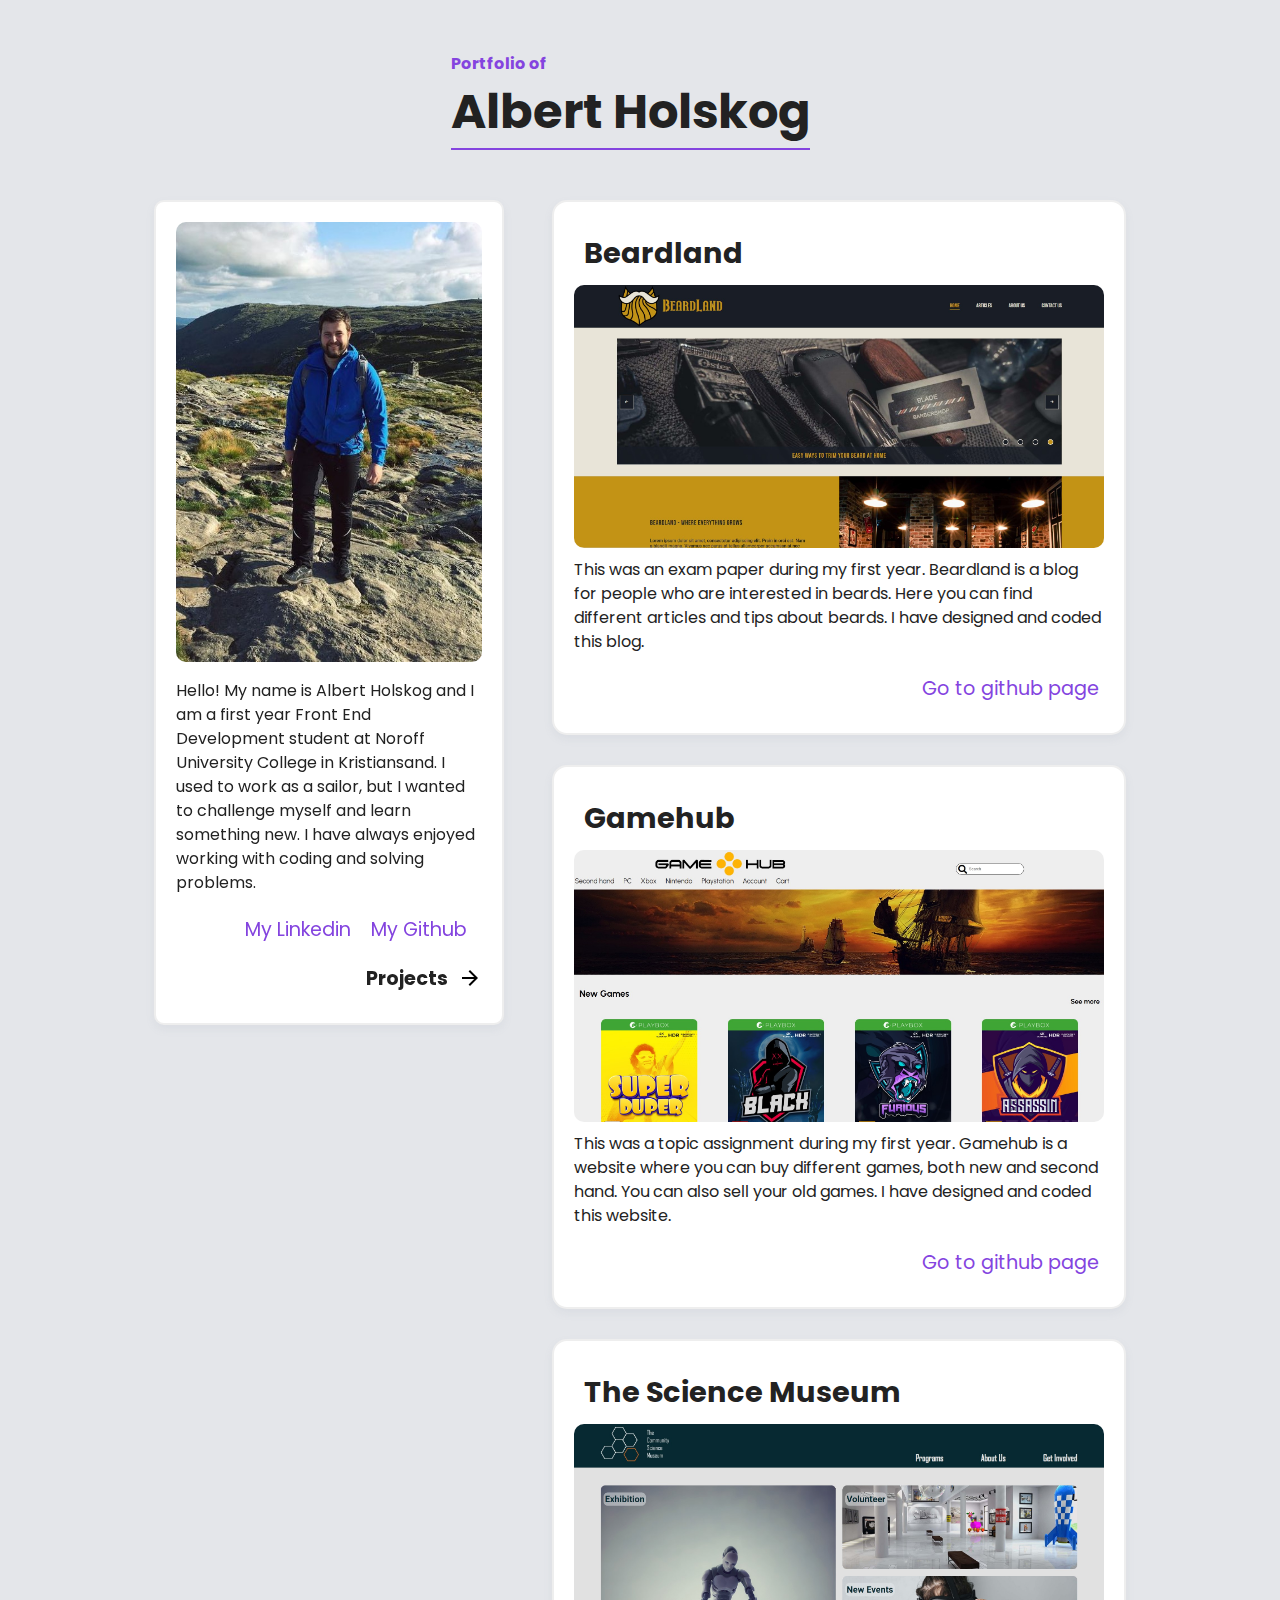
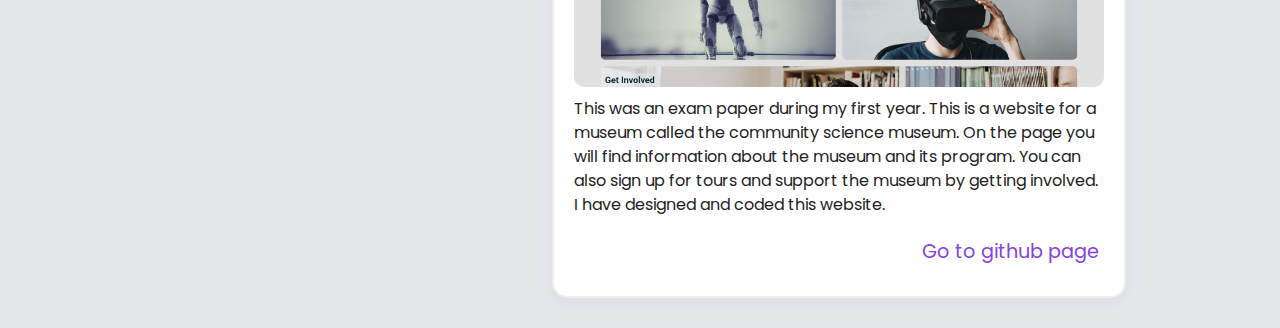
==== Index.html @ f5abe790 "fjernet test" ====
<!DOCTYPE html>
<html lang="en">
  <head>
    <meta charset="UTF-8" />
    <meta http-equiv="X-UA-Compatible" content="IE=edge" />
    <meta name="viewport" content="width=device-width, initial-scale=1.0" />
    <meta name="description" content="Portfolio | Albert Holskog" />
    <link rel="preconnect" href="https://fonts.googleapis.com" />
    <link rel="preconnect" href="https://fonts.gstatic.com" crossorigin />
    <link rel="preconnect" href="https://fonts.googleapis.com" />
    <link rel="preconnect" href="https://fonts.gstatic.com" crossorigin />
    <link rel="preconnect" href="https://fonts.googleapis.com" />
    <link rel="preconnect" href="https://fonts.gstatic.com" crossorigin />
    <link
      href="https://fonts.googleapis.com/css2?family=Poppins:wght@300;400;500;600&display=swap"
      rel="stylesheet"
    />
    <link
      rel="stylesheet"
      href="https://fonts.googleapis.com/css2?family=Material+Symbols+Sharp:opsz,wght,FILL,GRAD@48,400,0,0"
    />
    <link
      rel="stylesheet"
      href="https://fonts.googleapis.com/css2?family=Material+Symbols+Sharp:opsz,wght,FILL,GRAD@48,400,0,0"
    />
    <link rel="stylesheet" href="/css/style.css" />
    <title>Portfolio for Albert Holskog</title>
  </head>
  <body>
    <header>
      <h1><span class="header-br">Portfolio of</span>Albert Holskog</h1>
    </header>
    <main>
      <aside>
        <div>
          <img src="/img/albert.jpg" alt="picture of me" />
          <p>
            Hello! My name is Albert Holskog and I am a first year Front End
            Development student at Noroff University College in Kristiansand. I
            used to work as a sailor, but I wanted to challenge myself and learn
            something new. I have always enjoyed working with coding and solving
            problems.
          </p>
          <div class="link">
            <a
              href="https://www.linkedin.com/in/albert-eikeland-holskog-047347185?originalSubdomain=no"
            >
              My Linkedin</a
            >
            <a href="https://github.com/albertholskog">My Github</a>
          </div>
          <div class="arrow">
            <h2>Projects</h2>
            <span class="material-symbols-sharp arrow-down">
              arrow_downward
            </span>
            <span class="material-symbols-sharp arrow-forward">
              arrow_forward
            </span>
          </div>
        </div>
      </aside>
      <section class="wrapper">
        <div class="card">
          <h2>Beardland</h2>
          <img
            src="/img/beardland main page.jpg"
            alt="picture of my beardland main page"
          />
          <p>
            This was an exam paper during my first year. Beardland is a blog for
            people who are interested in beards. Here you can find different
            articles and tips about beards. I have designed and coded this blog.
          </p>
          <div class="github">
            <a href="https://github.com/albertholskog/P-Beradland"
              >Go to github page</a
            >
          </div>
        </div>
        <div class="card">
          <h2>Gamehub</h2>
          <img
            src="/img/gamehub main page.jpg"
            alt="picture of my gamehub main page"
          />
          <p>
            This was a topic assignment during my first year. Gamehub is a
            website where you can buy different games, both new and second hand.
            You can also sell your old games. I have designed and coded this
            website.
          </p>
          <div class="github">
            <a href="https://github.com/albertholskog/emmneoppgave-gamehub"
              >Go to github page</a
            >
          </div>
        </div>
        <div class="card">
          <h2>The Science Museum</h2>
          <img
            src="/img/the community science museum main page.jpg"
            alt="picture of my gamehub main page"
          />
          <p>
            This was an exam paper during my first year. This is a website for a
            museum called the community science museum. On the page you will
            find information about the museum and its program. You can also sign
            up for tours and support the museum by getting involved. I have
            designed and coded this website.
          </p>
          <div class="github">
            <a href="https://github.com/albertholskog/semesteroppgave-semester1"
              >Go to github page</a
            >
          </div>
        </div>
      </section>
    </main>
  </body>
</html>
---- css/style.css ----
*::before,
*::after,
* {
  padding: 0;
  margin: 0;
  box-sizing: border-box;
}
:root {
  --color-1: #e4e6ea;
  --color-2: #414839;
  --color-3: #d4d4db;
  --color-4: #ec7a4a;
}
body {
  background-color: var(--color-1);
  font-family: "Poppins", sans-serif;
}
header {
  display: flex;
  justify-content: center;
  align-items: center;
  height: 200px;
  padding-right: 20px;
}
.header-br {
  display: block;
  font-size: 1rem;
  color: #8444df;
  margin: 0;
  border: none;
}

h2,
p,
a {
  color: #222;
  text-decoration: none;
}
a {
  margin-top: 10px;
  margin-left: 10px;
  font-size: 1.2rem;
  padding: 0 5px;
  color: #8444df;
}
h1 {
  font-size: clamp(1.5rem, 4vw, 3rem);
  color: #222;
  border-bottom: 2px solid #8444df;
}
h2 {
  font-size: 1.8rem;
  margin: 10px;
}
p {
  margin-top: 10px;
  line-height: 1.5;
}
main {
  display: grid;
  grid-template-columns: 1fr;
  grid-row-gap: 20px;
  margin: 40px 4vw;
  place-items: center;
}
.card,
aside {
  background-color: white;
  border: 2px solid #eee;
}
aside {
  padding: 20px;
  border-radius: 15px;
}

.link {
  display: flex;
  justify-content: end;
  margin: 10px;
}
.card {
  padding: 20px;
  margin: 30px 0;
  border-radius: 15px;
}
h3 {
  font-size: 1.3rem;
  margin-bottom: 10px;
}
.card p {
  margin-top: 10px;
  max-width: 800px;
}
.github {
  display: flex;
  justify-content: end;
  margin: 10px 0;
}
img {
  width: 100%;
  height: auto;
  object-fit: cover;
  border-radius: 10px;
}

.arrow {
  display: flex;
  justify-content: flex-end;
  align-items: center;
}
.arrow h2 {
  font-size: 1.2rem;
}
.arrow-forward {
  display: none;
}
@media only screen and (min-width: 850px) {
  main {
    display: grid;
    grid-template-columns: 350px minmax(100px, 1fr);
    gap: 3rem;
    place-items: center;
    margin: 0 12vw;
  }
  aside {
    position: sticky;
    top: 100px;
    align-self: start;
    padding: 20px;
    border-radius: 10px;
    box-shadow: 0px 4px 8px rgb(134 151 168 / 10%);
  }
  .card {
    display: grid;
    margin: 0;
    margin-bottom: 30px;
    box-shadow: 0px 4px 8px rgb(134 151 168 / 10%);
  }
  .arrow-forward {
    display: block;
  }
  .arrow-down {
    display: none;
  }
}
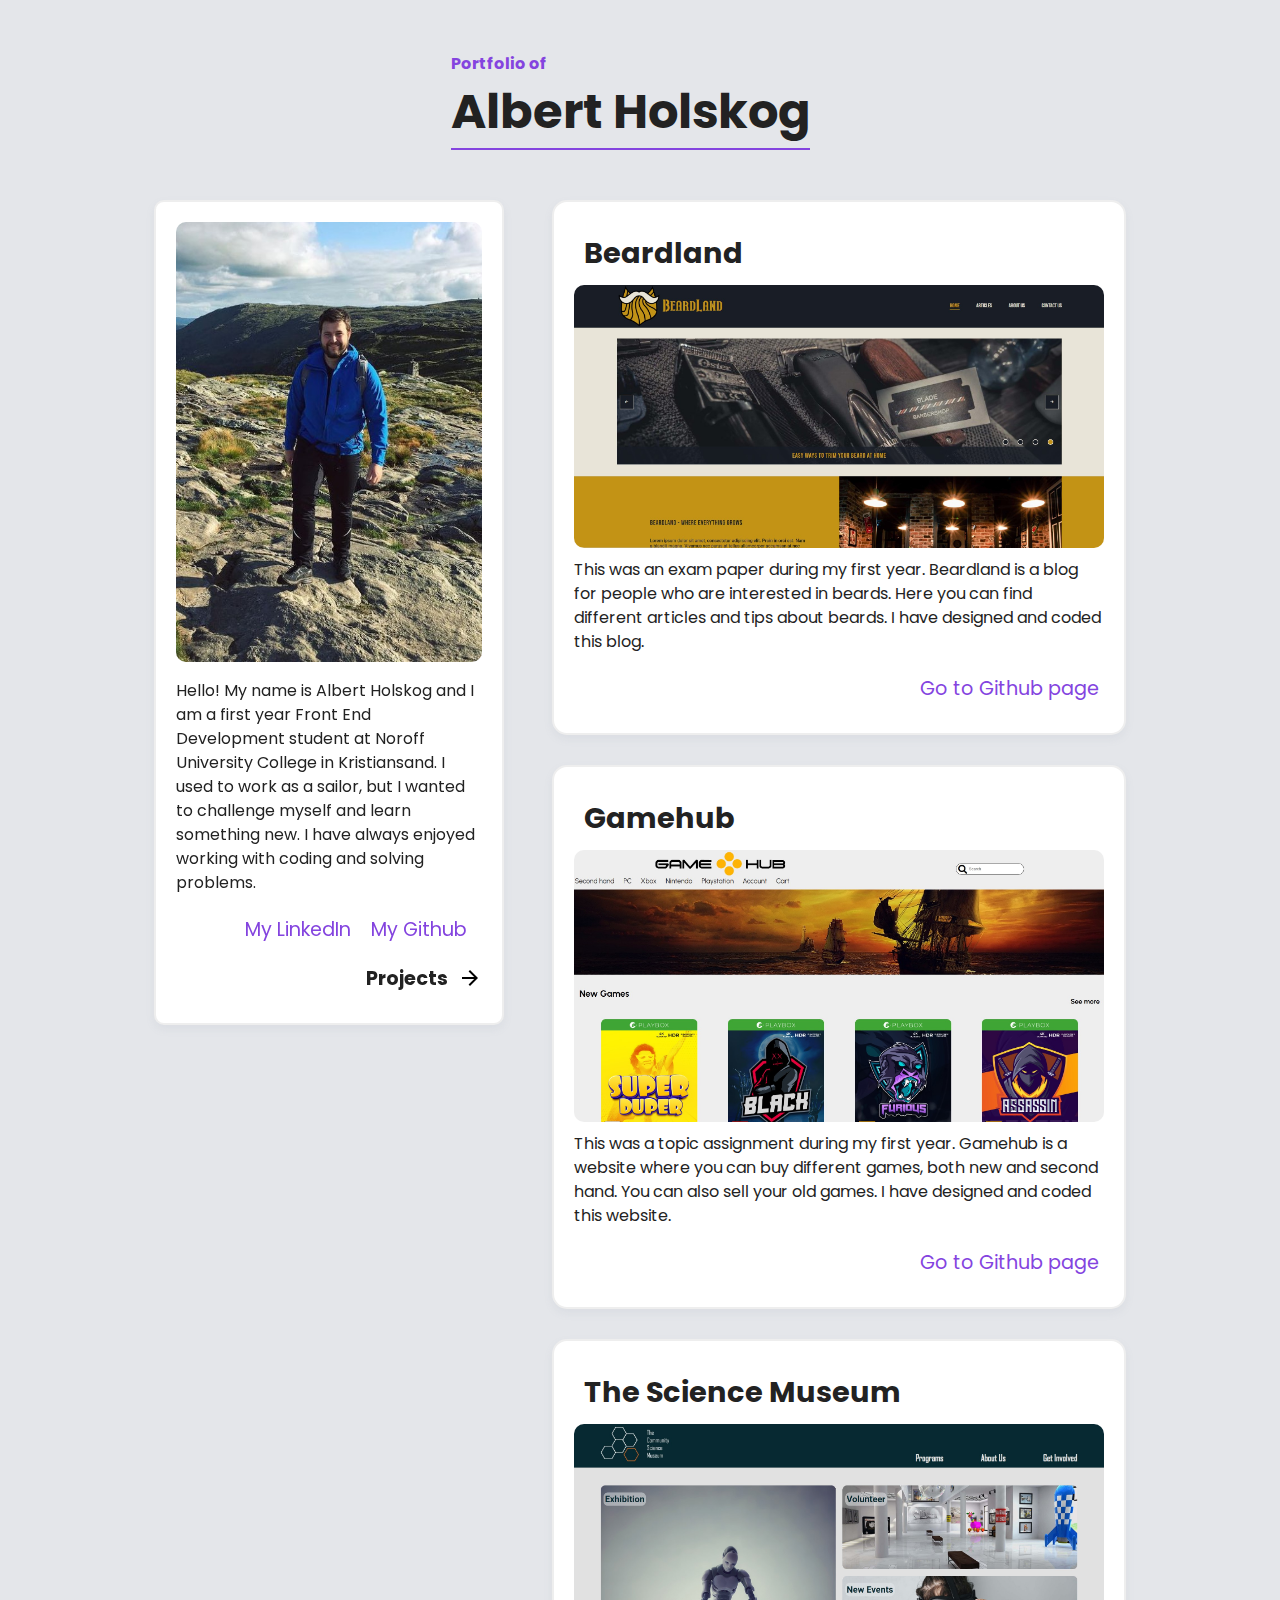
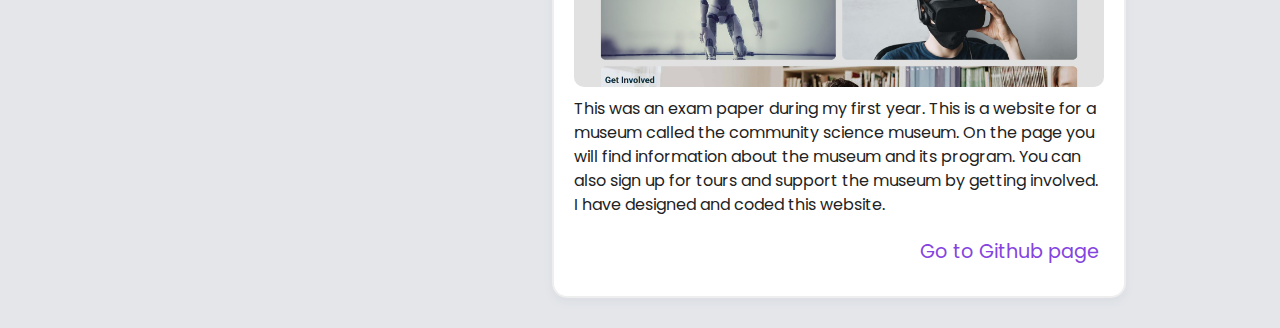
==== commit e9526591: "G" ====
--- a/Index.html
+++ b/Index.html
@@ -45,7 +45,7 @@
             <a
               href="https://www.linkedin.com/in/albert-eikeland-holskog-047347185?originalSubdomain=no"
             >
-              My Linkedin</a
+              My LinkedIn</a
             >
             <a href="https://github.com/albertholskog">My Github</a>
           </div>
@@ -74,7 +74,7 @@
           </p>
           <div class="github">
             <a href="https://github.com/albertholskog/P-Beradland"
-              >Go to github page</a
+              >Go to Github page</a
             >
           </div>
         </div>
@@ -92,7 +92,7 @@
           </p>
           <div class="github">
             <a href="https://github.com/albertholskog/emmneoppgave-gamehub"
-              >Go to github page</a
+              >Go to Github page</a
             >
           </div>
         </div>
@@ -111,7 +111,7 @@
           </p>
           <div class="github">
             <a href="https://github.com/albertholskog/semesteroppgave-semester1"
-              >Go to github page</a
+              >Go to Github page</a
             >
           </div>
         </div>
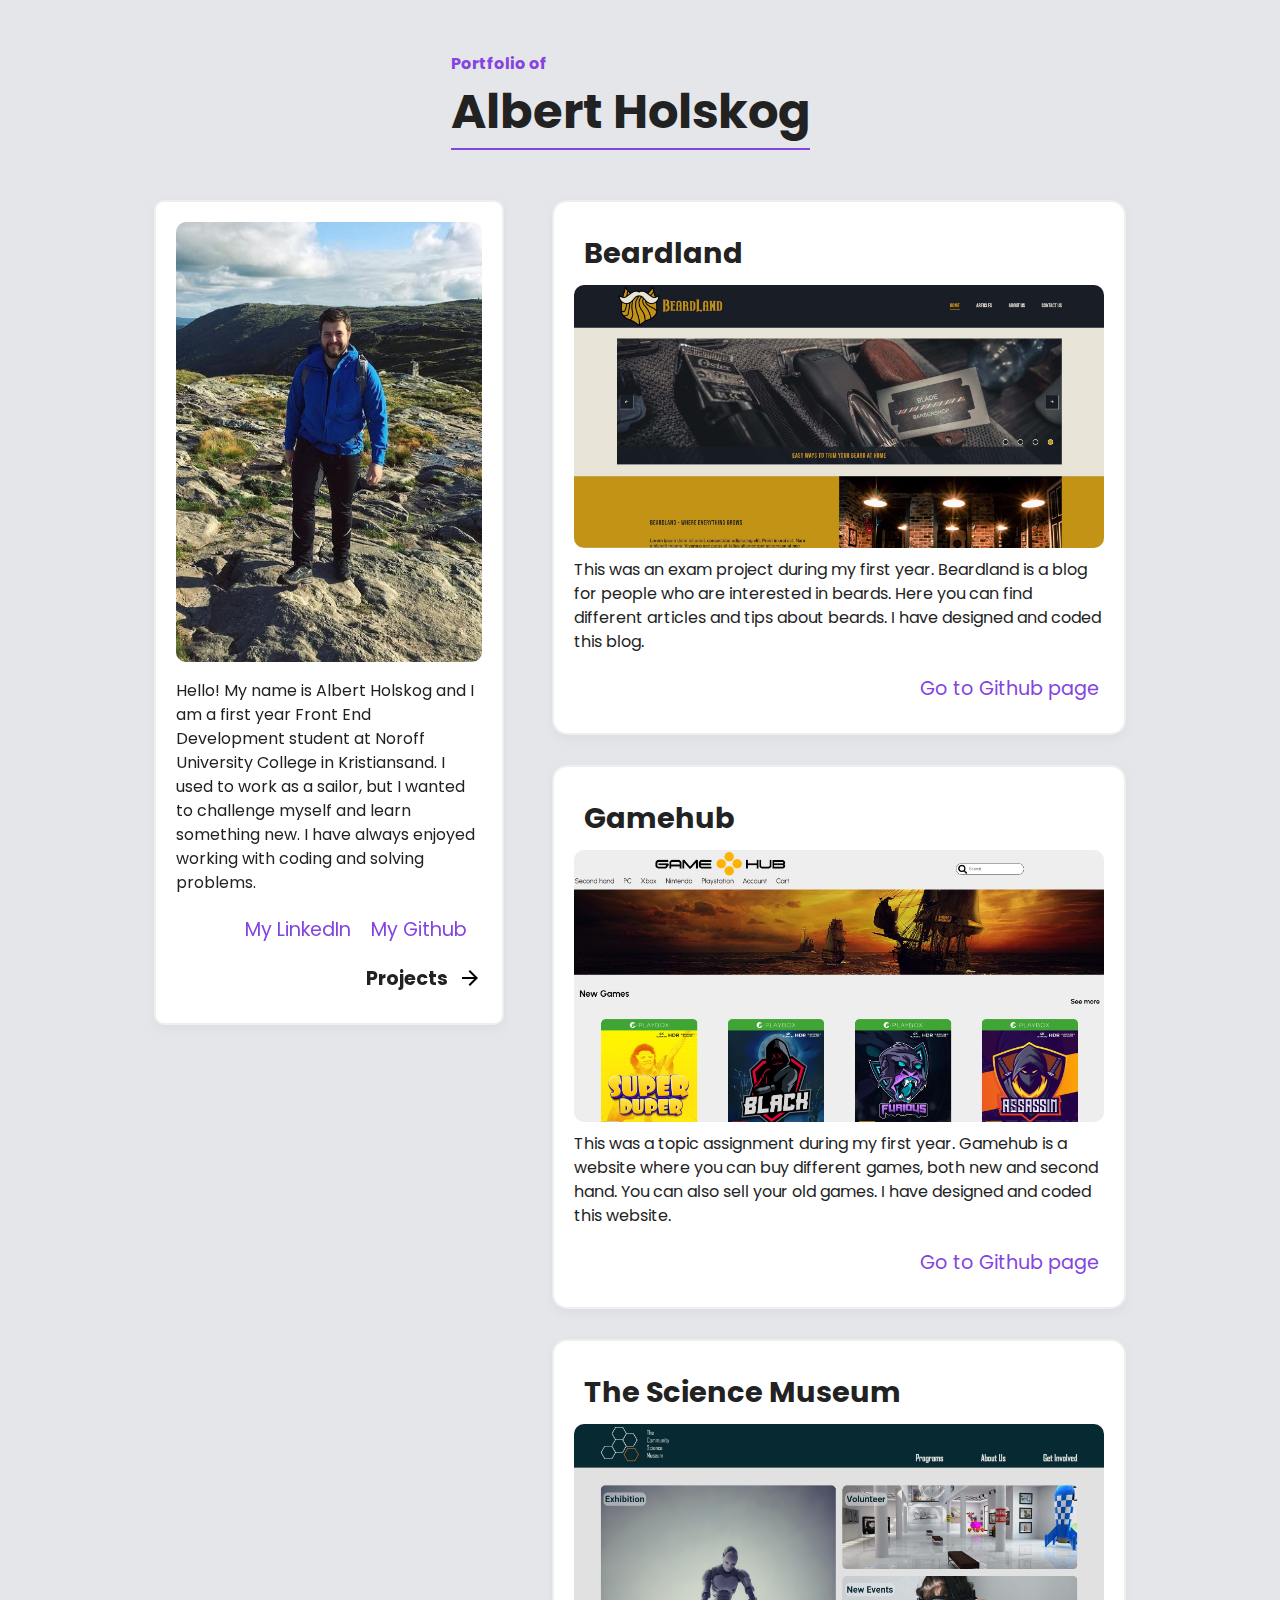
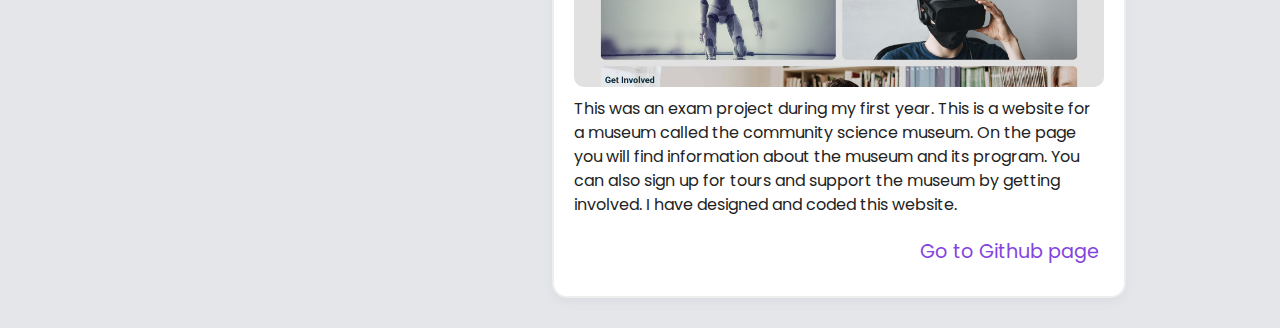
==== commit 58ff77b6: "fikset aside card" ====
--- a/Index.html
+++ b/Index.html
@@ -68,8 +68,8 @@
             alt="picture of my beardland main page"
           />
           <p>
-            This was an exam paper during my first year. Beardland is a blog for
-            people who are interested in beards. Here you can find different
+            This was an exam project during my first year. Beardland is a blog
+            for people who are interested in beards. Here you can find different
             articles and tips about beards. I have designed and coded this blog.
           </p>
           <div class="github">
@@ -103,8 +103,8 @@
             alt="picture of my gamehub main page"
           />
           <p>
-            This was an exam paper during my first year. This is a website for a
-            museum called the community science museum. On the page you will
+            This was an exam project during my first year. This is a website for
+            a museum called the community science museum. On the page you will
             find information about the museum and its program. You can also sign
             up for tours and support the museum by getting involved. I have
             designed and coded this website.
--- a/css/style.css
+++ b/css/style.css
@@ -124,7 +124,7 @@
   }
   aside {
     position: sticky;
-    top: 100px;
+    top: 0;
     align-self: start;
     padding: 20px;
     border-radius: 10px;
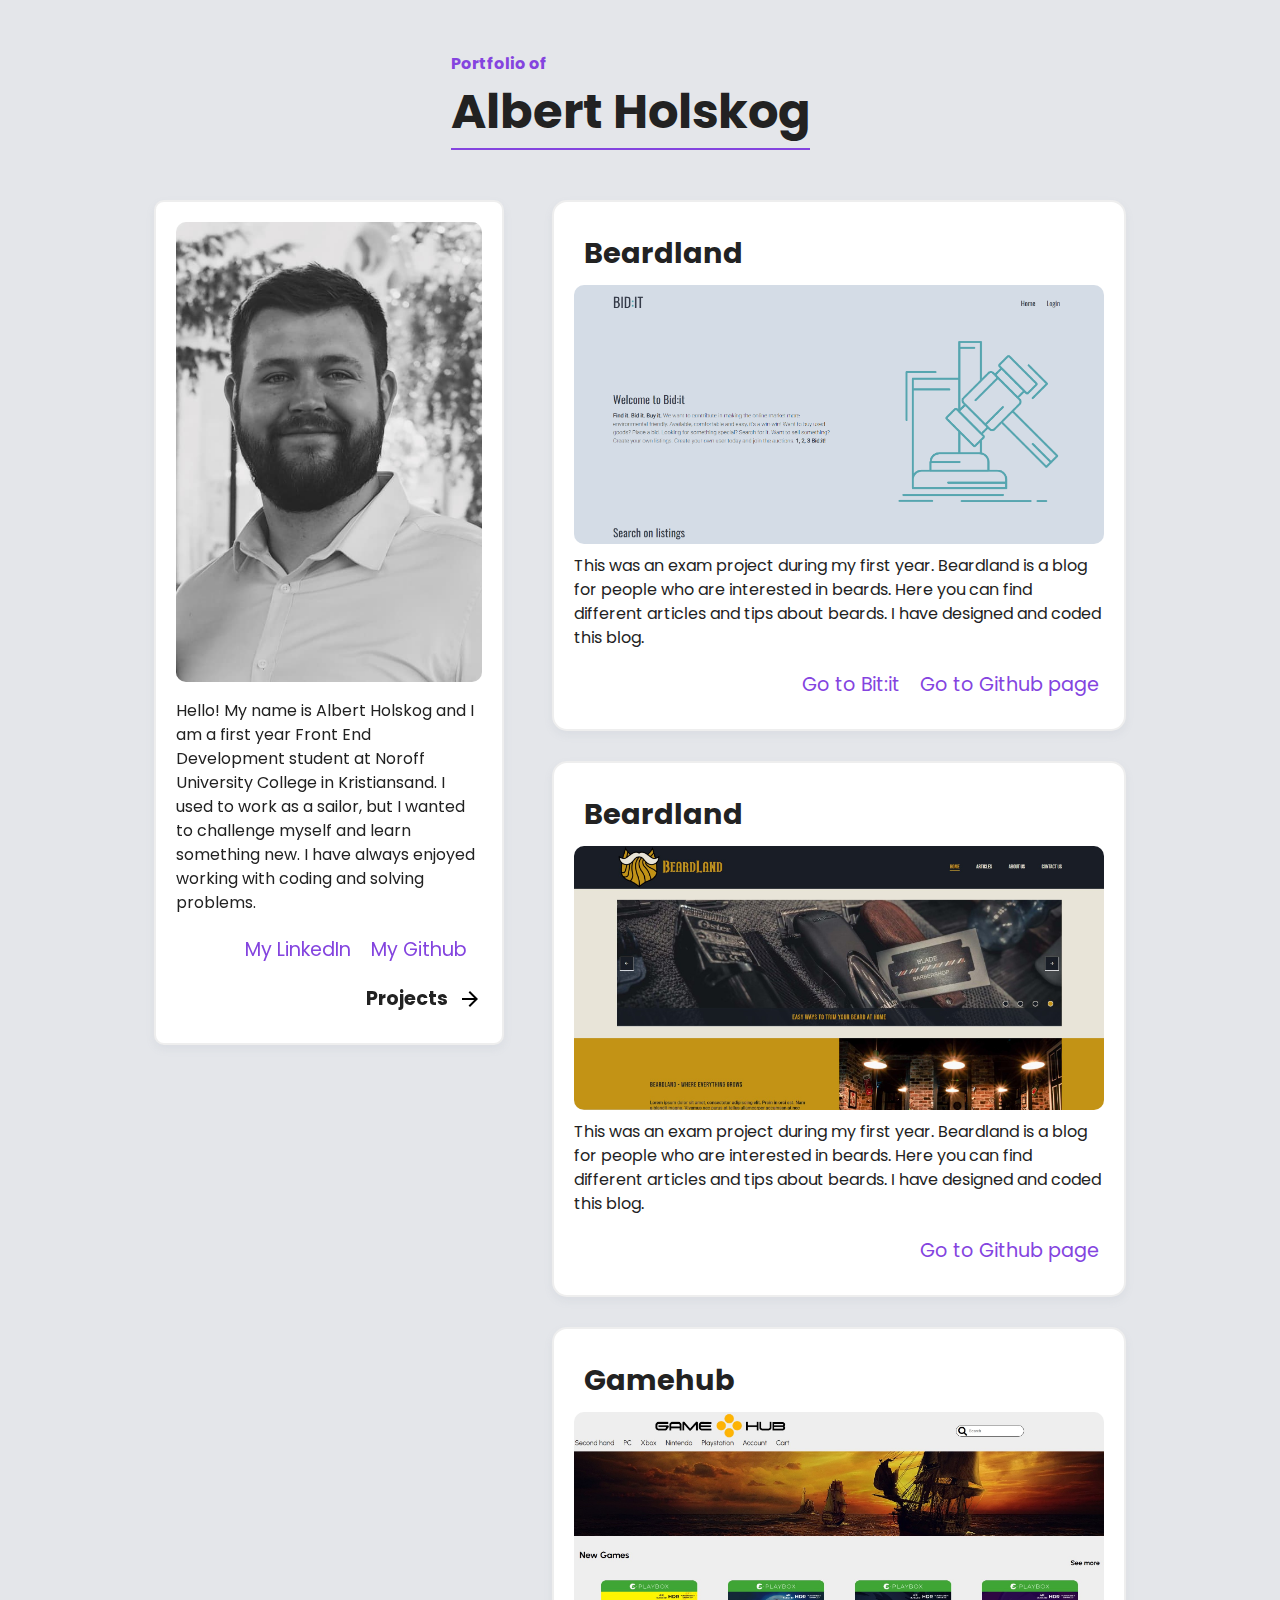
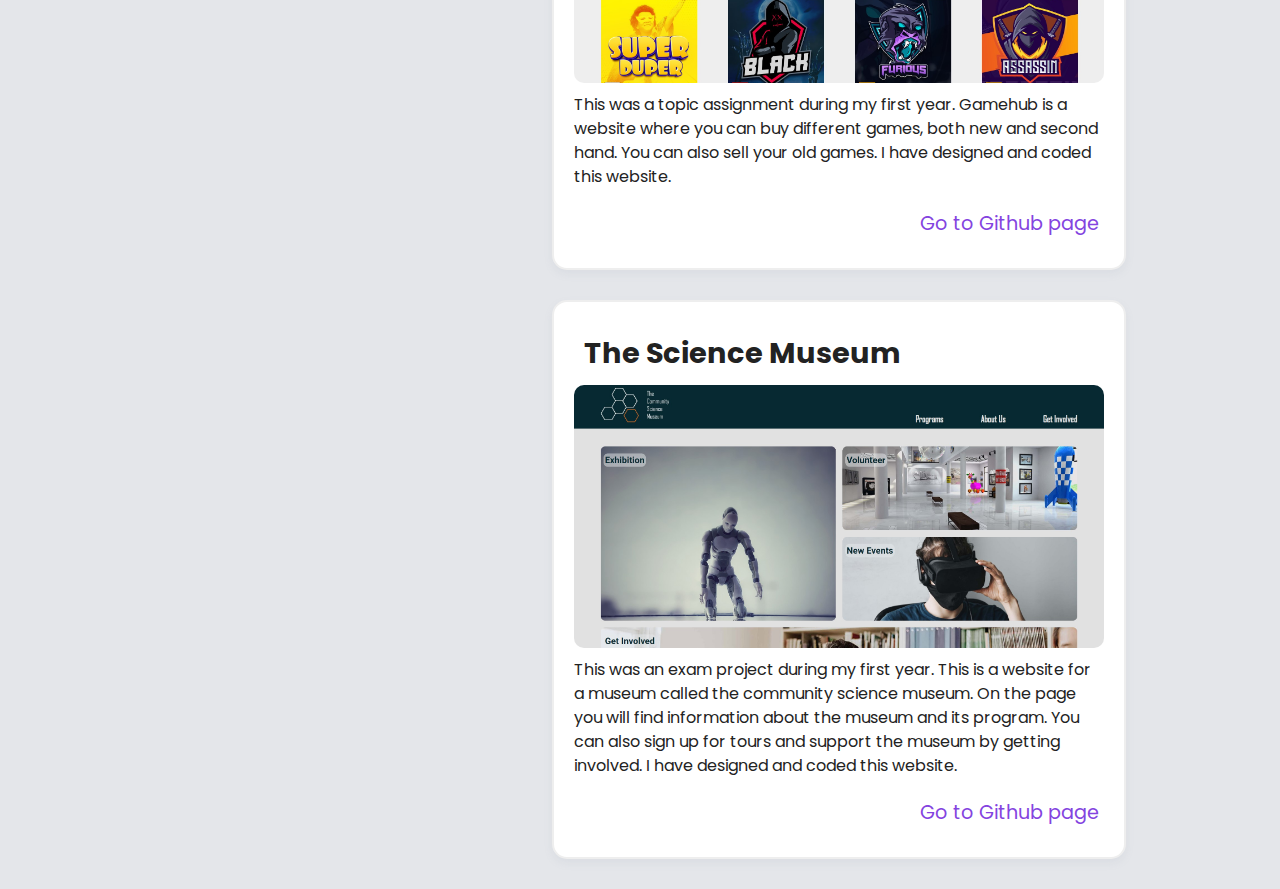
==== commit d8722d6d: "add new exam" ====
--- a/Index.html
+++ b/Index.html
@@ -33,7 +33,7 @@
     <main>
       <aside>
         <div>
-          <img src="/img/albert.jpg" alt="picture of me" />
+          <img src="./img/picofme.jpg" alt="picture of me" />
           <p>
             Hello! My name is Albert Holskog and I am a first year Front End
             Development student at Noroff University College in Kristiansand. I
@@ -61,6 +61,26 @@
         </div>
       </aside>
       <section class="wrapper">
+        <div class="card">
+          <h2>Beardland</h2>
+          <img
+            src="./img/bitit.png"
+            alt="picture of my bitit main page"
+          />
+          <p>
+            This was an exam project during my first year. Beardland is a blog
+            for people who are interested in beards. Here you can find different
+            articles and tips about beards. I have designed and coded this blog.
+          </p>
+          <div class="github">
+            <a href="https://albertholskog.github.io/Semester-Project-2/"
+              >Go to Bit:it</a
+            >
+            <a href="https://github.com/albertholskog/Semester-Project-2"
+              >Go to Github page</a
+            >
+          </div>
+        </div>
         <div class="card">
           <h2>Beardland</h2>
           <img
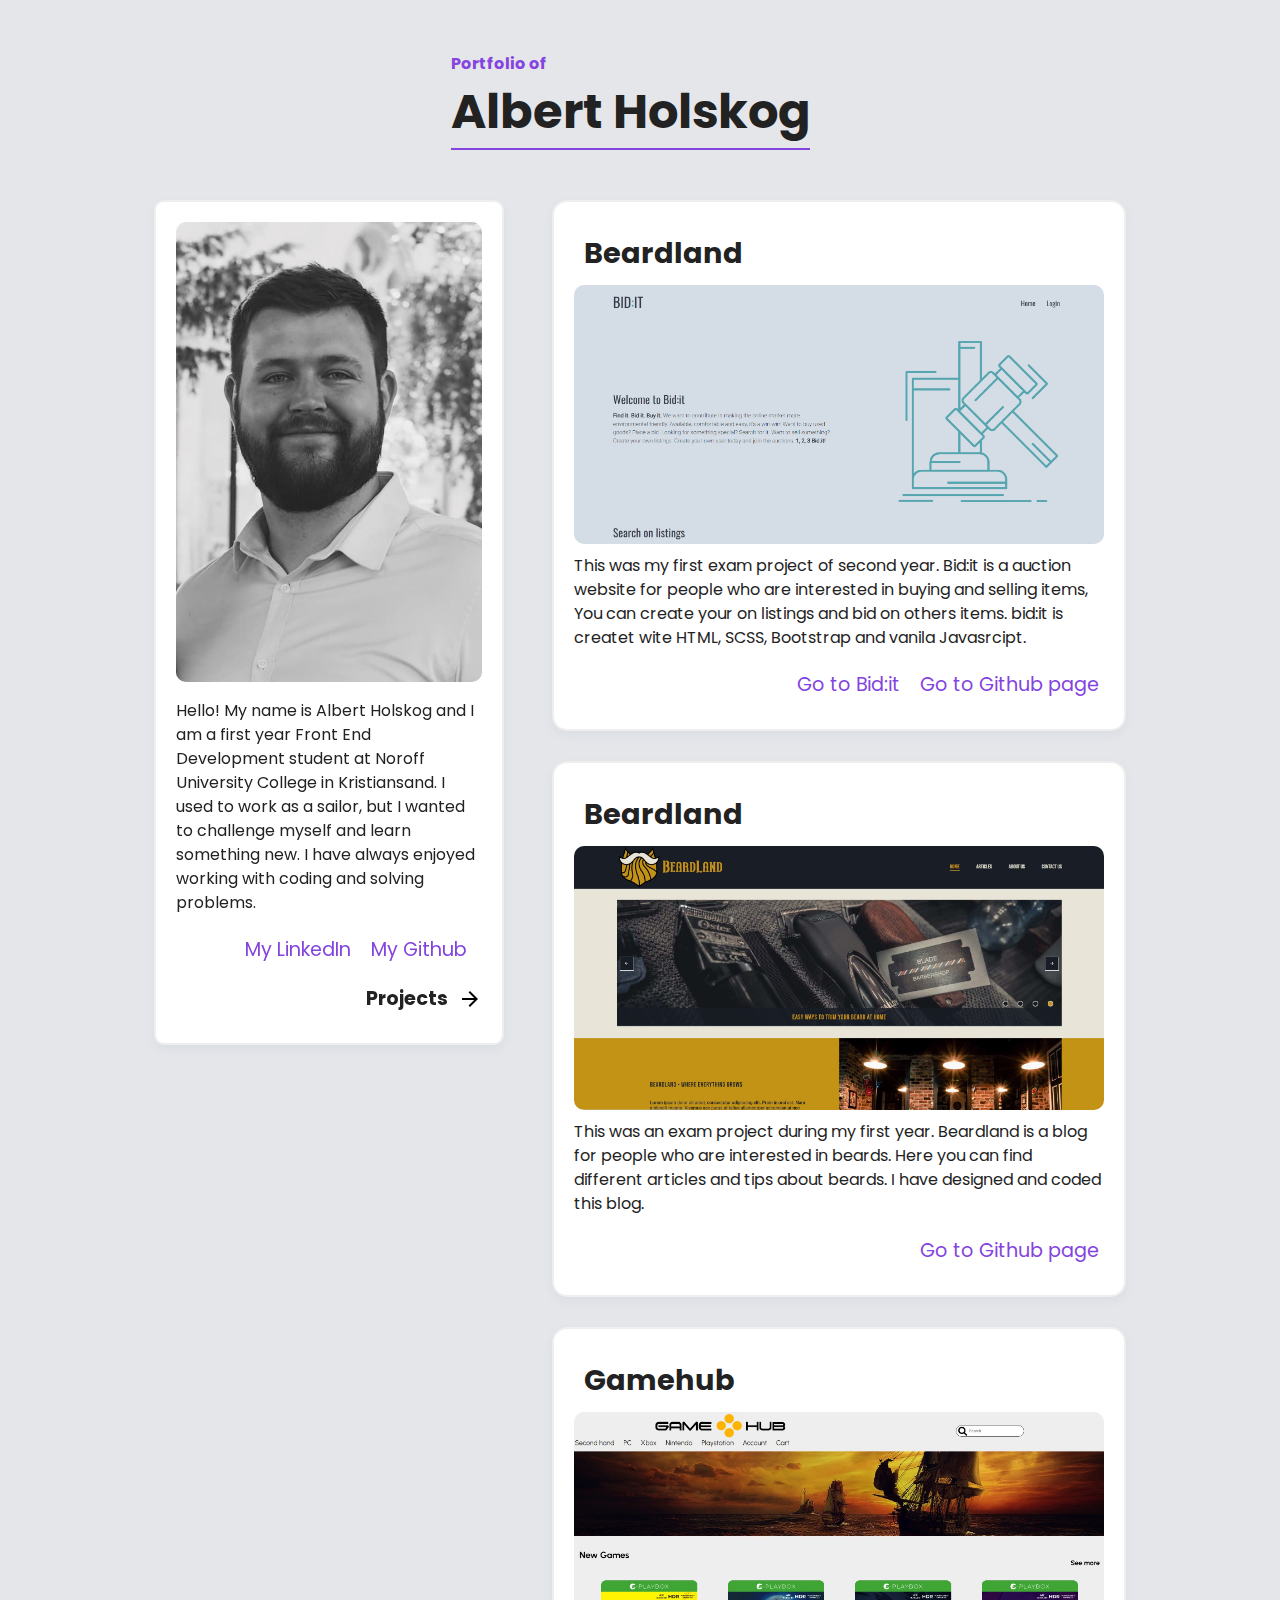
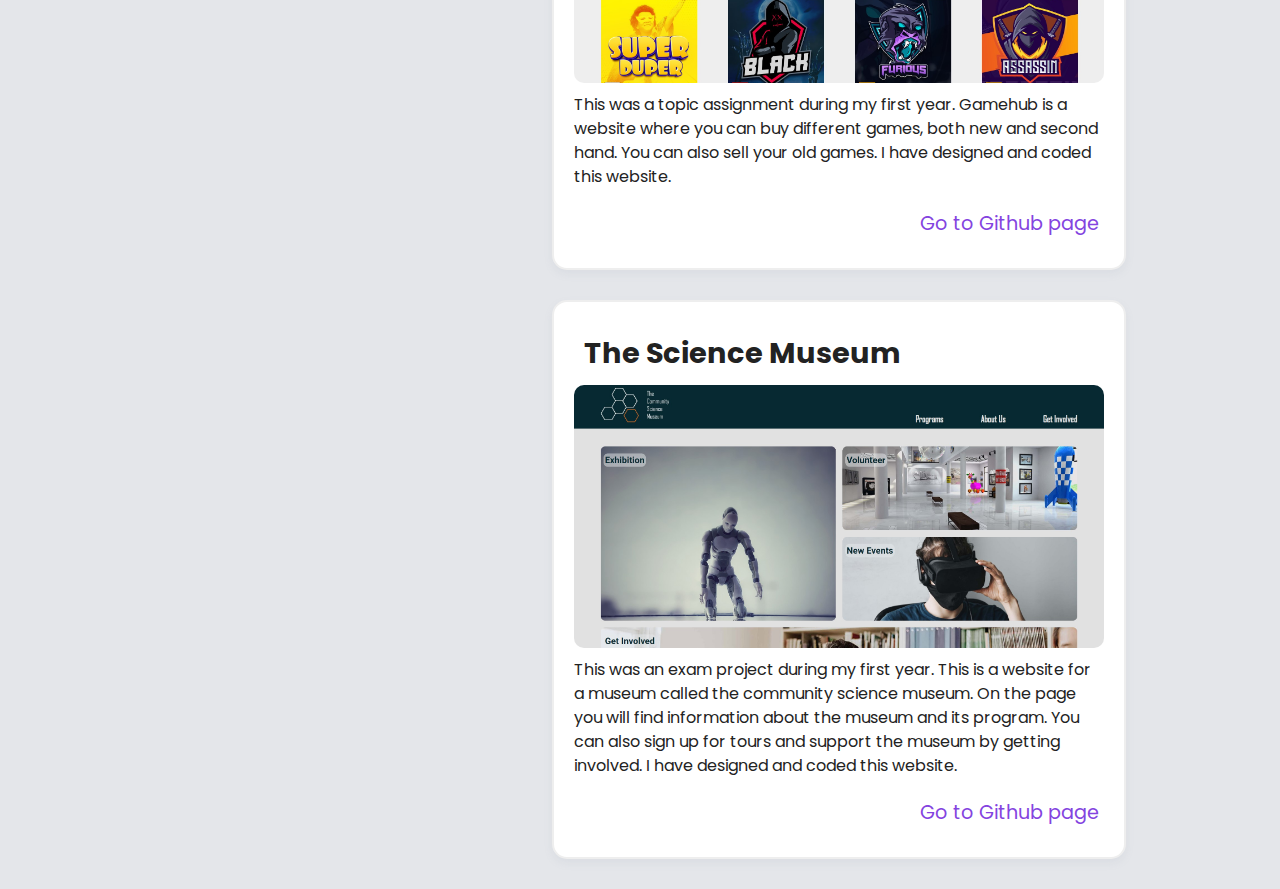
==== commit bef6fabe: "add new text" ====
--- a/Index.html
+++ b/Index.html
@@ -64,17 +64,17 @@
         <div class="card">
           <h2>Beardland</h2>
           <img
-            src="./img/bitit.png"
+            src="./img/bidit.png"
             alt="picture of my bitit main page"
           />
           <p>
-            This was an exam project during my first year. Beardland is a blog
-            for people who are interested in beards. Here you can find different
-            articles and tips about beards. I have designed and coded this blog.
+            This was my first exam project of second year. Bid:it is a auction website
+            for people who are interested in buying and selling items, You can create your on listings 
+            and bid on others items. bid:it is createt wite HTML, SCSS, Bootstrap and vanila Javasrcipt.
           </p>
           <div class="github">
             <a href="https://albertholskog.github.io/Semester-Project-2/"
-              >Go to Bit:it</a
+              >Go to Bid:it</a
             >
             <a href="https://github.com/albertholskog/Semester-Project-2"
               >Go to Github page</a
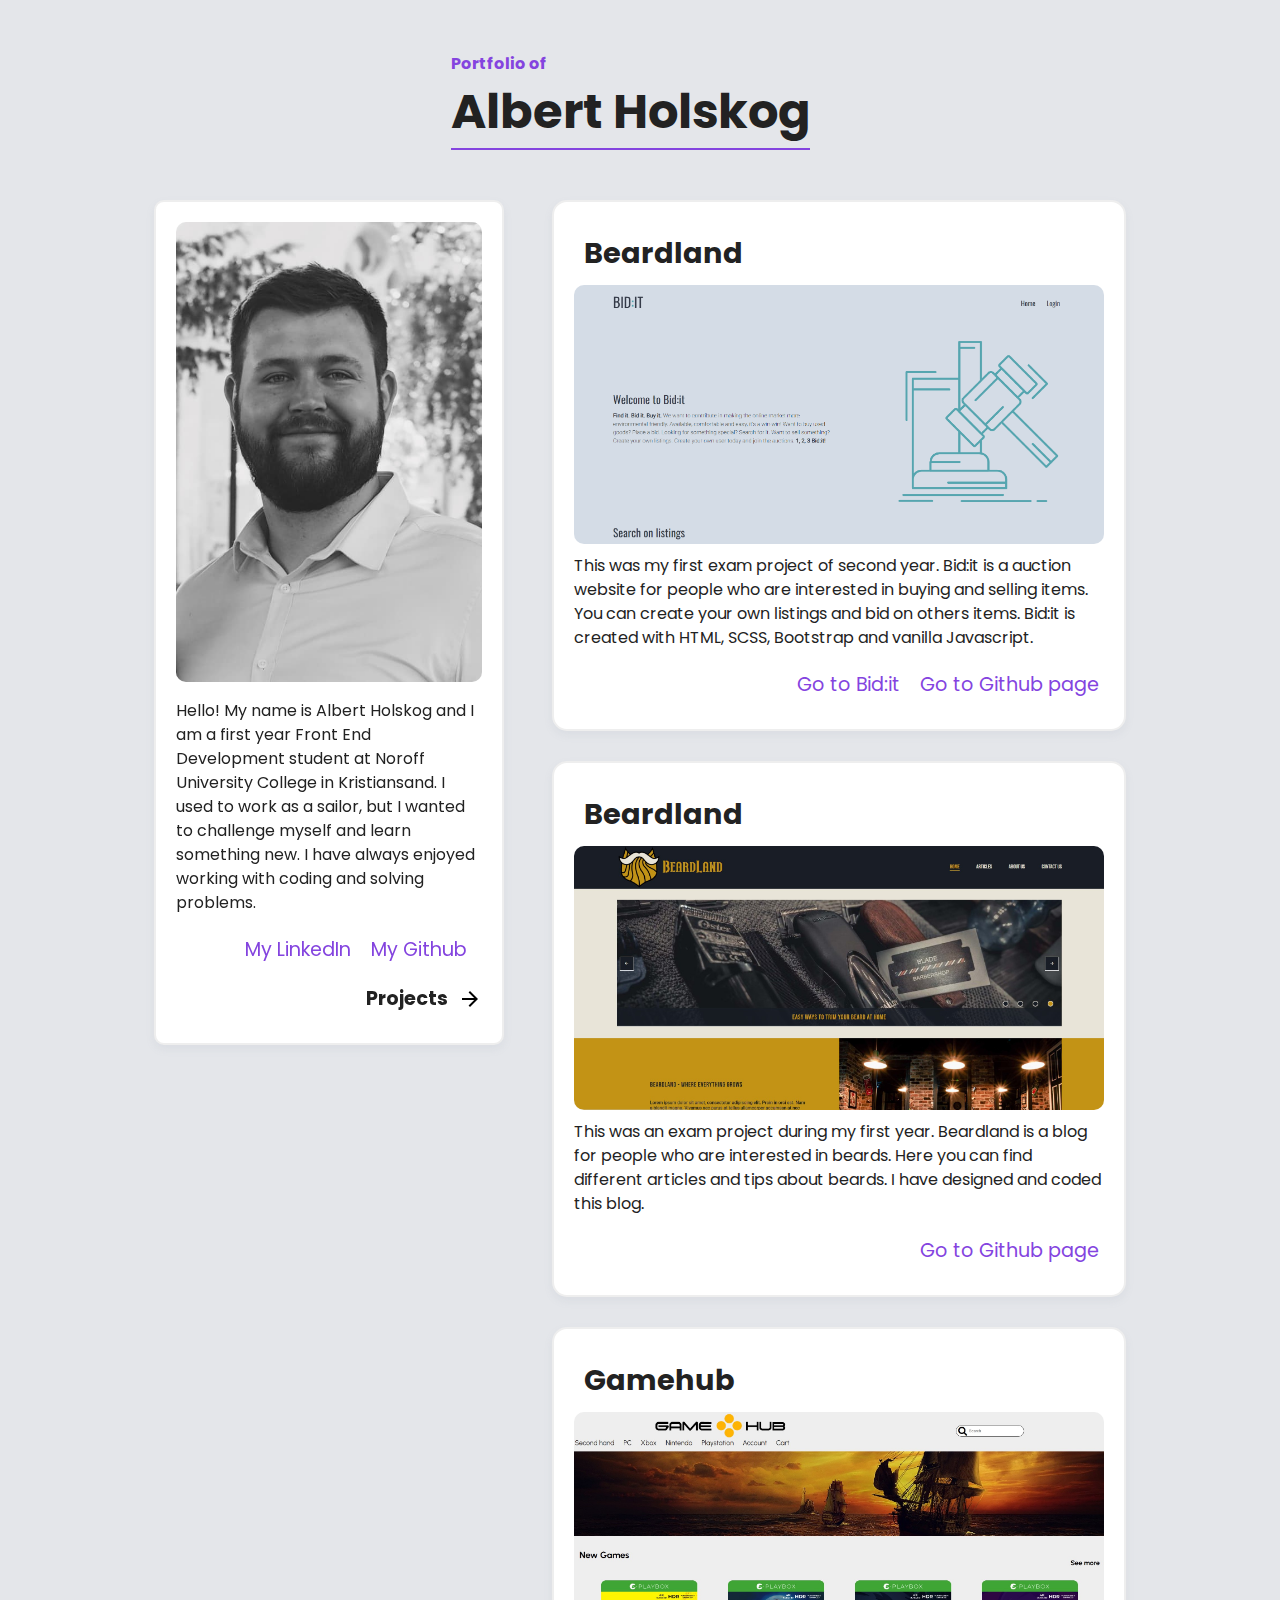
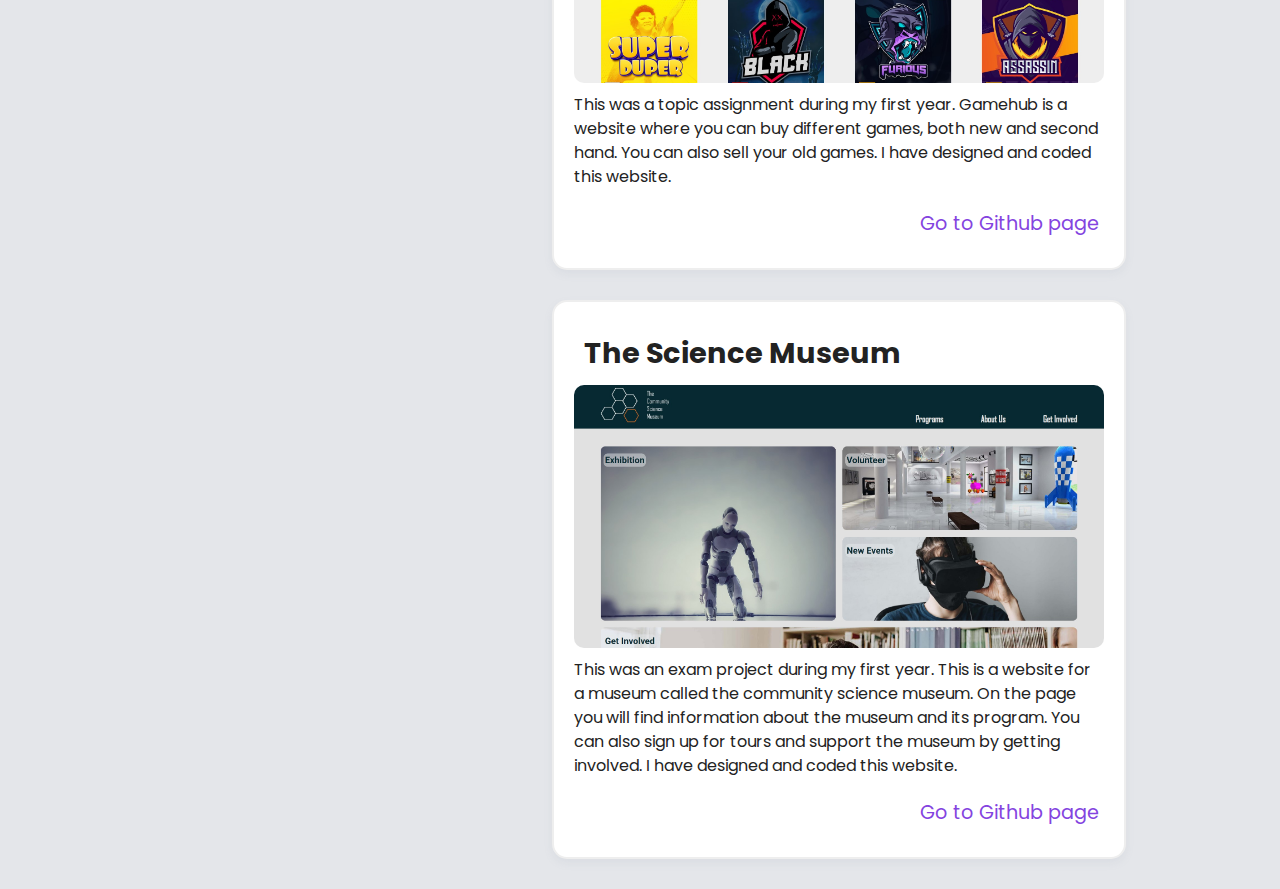
==== commit 016e9734: "add new text" ====
--- a/Index.html
+++ b/Index.html
@@ -69,8 +69,8 @@
           />
           <p>
             This was my first exam project of second year. Bid:it is a auction website
-            for people who are interested in buying and selling items, You can create your on listings 
-            and bid on others items. bid:it is createt wite HTML, SCSS, Bootstrap and vanila Javasrcipt.
+            for people who are interested in buying and selling items. You can create your own listings 
+            and bid on others items. Bid:it is created with HTML, SCSS, Bootstrap and vanilla Javascript.
           </p>
           <div class="github">
             <a href="https://albertholskog.github.io/Semester-Project-2/"
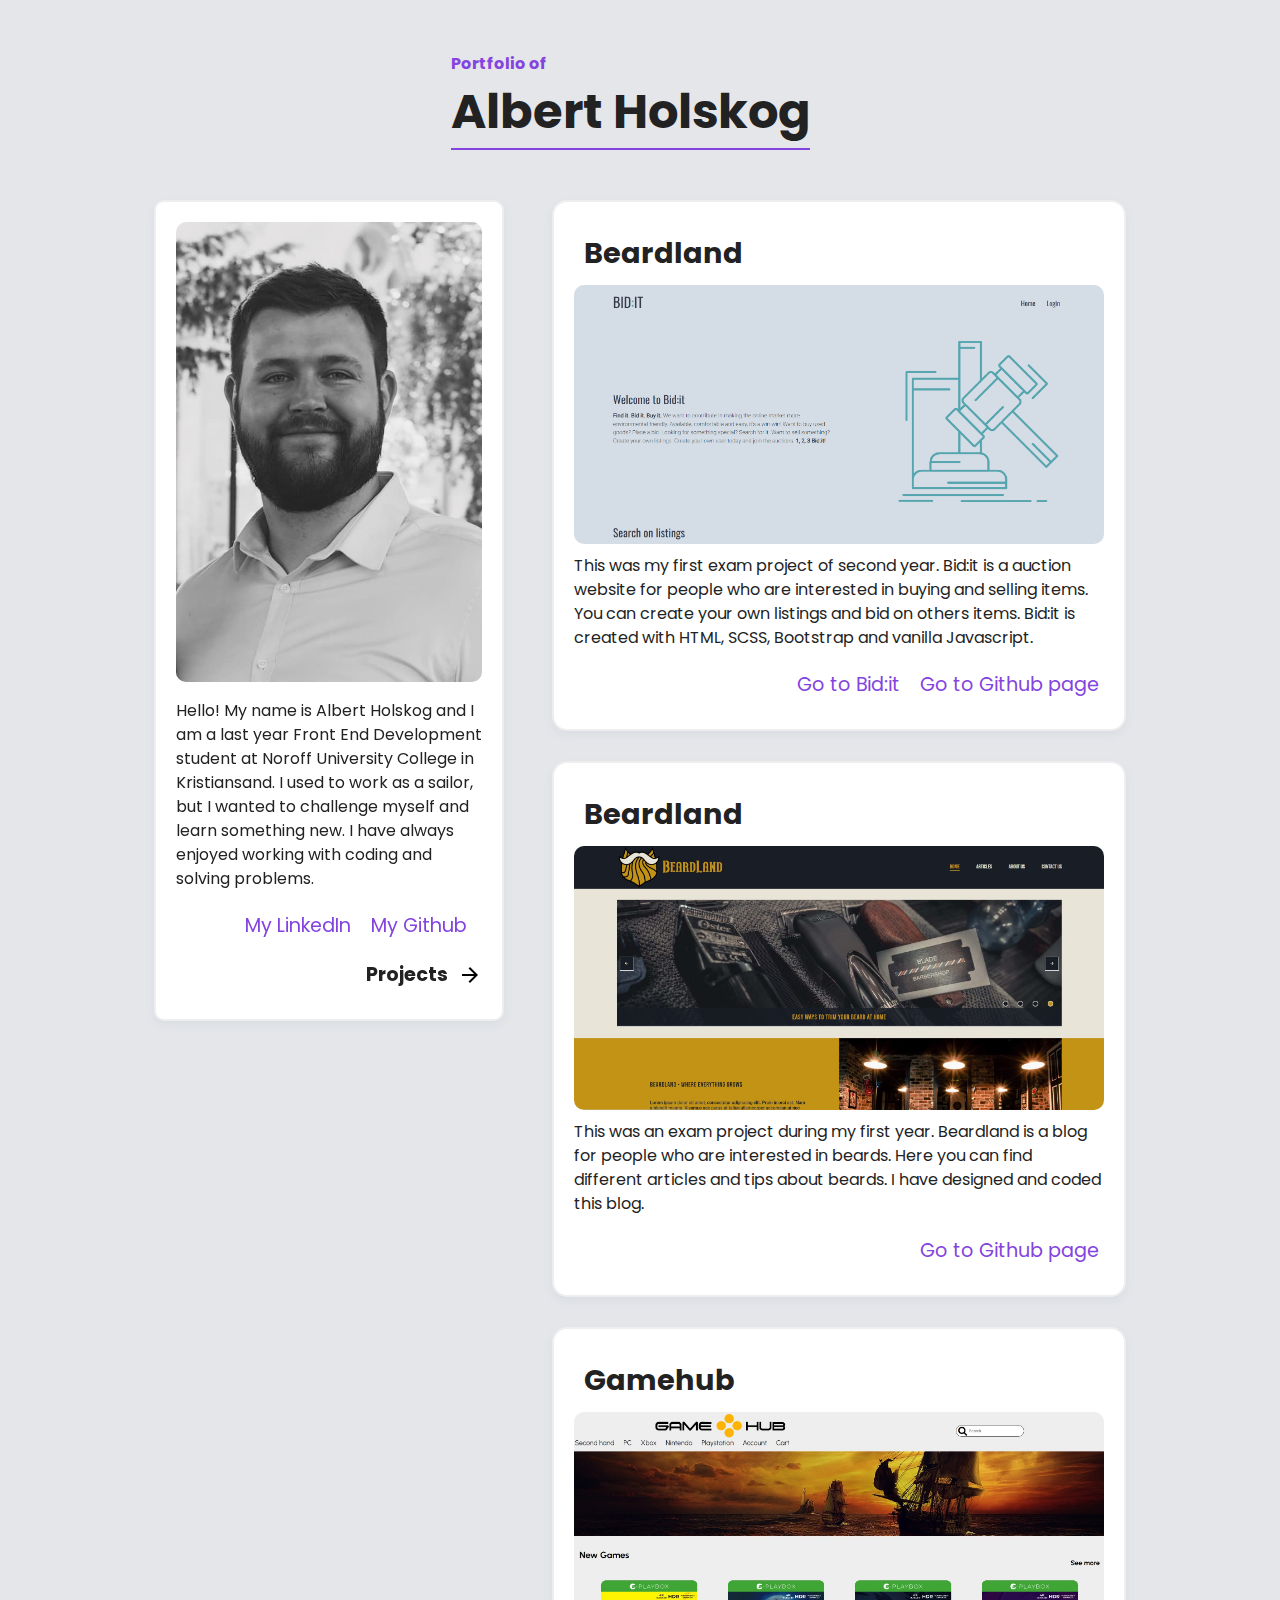
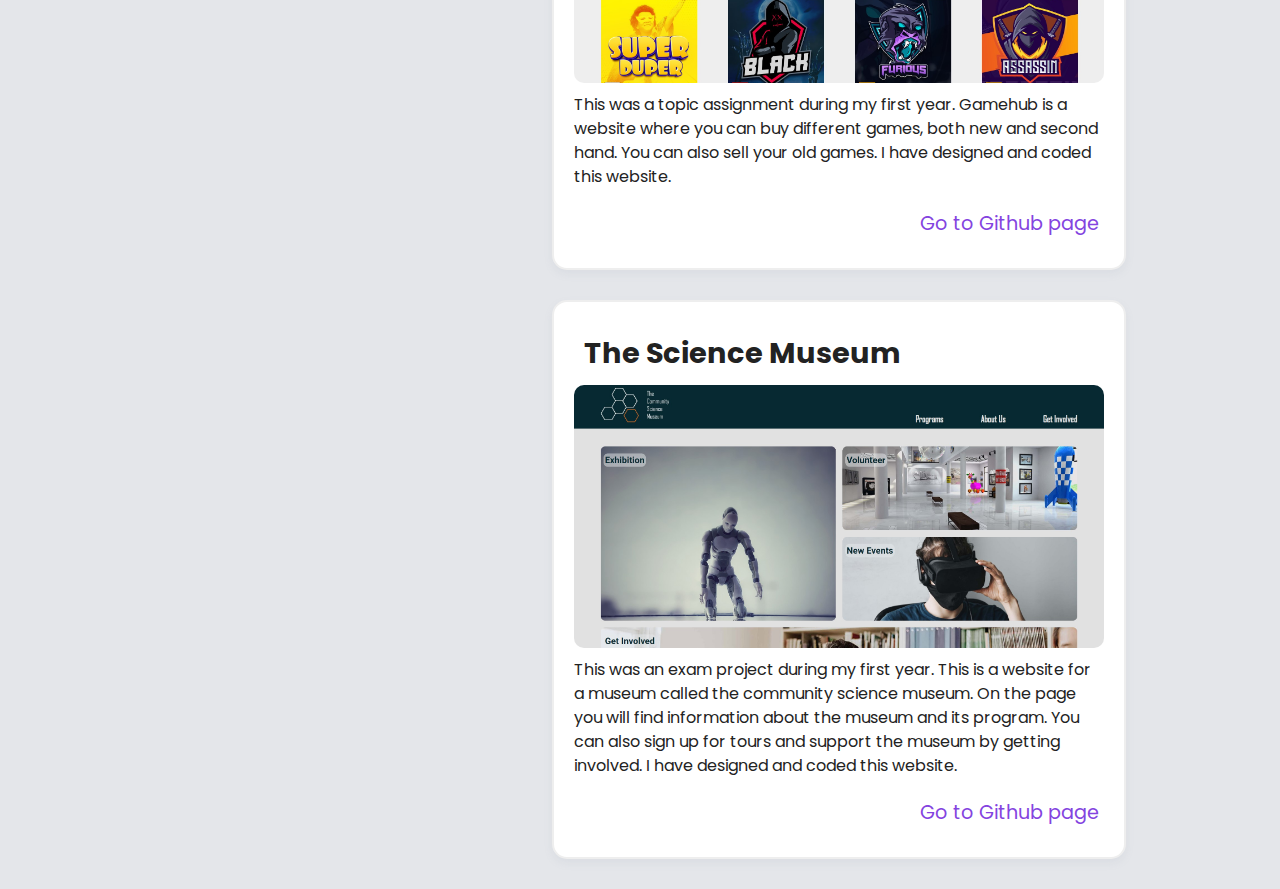
==== commit 1d42691a: "add new main text" ====
--- a/Index.html
+++ b/Index.html
@@ -35,7 +35,7 @@
         <div>
           <img src="./img/picofme.jpg" alt="picture of me" />
           <p>
-            Hello! My name is Albert Holskog and I am a first year Front End
+            Hello! My name is Albert Holskog and I am a last year Front End
             Development student at Noroff University College in Kristiansand. I
             used to work as a sailor, but I wanted to challenge myself and learn
             something new. I have always enjoyed working with coding and solving
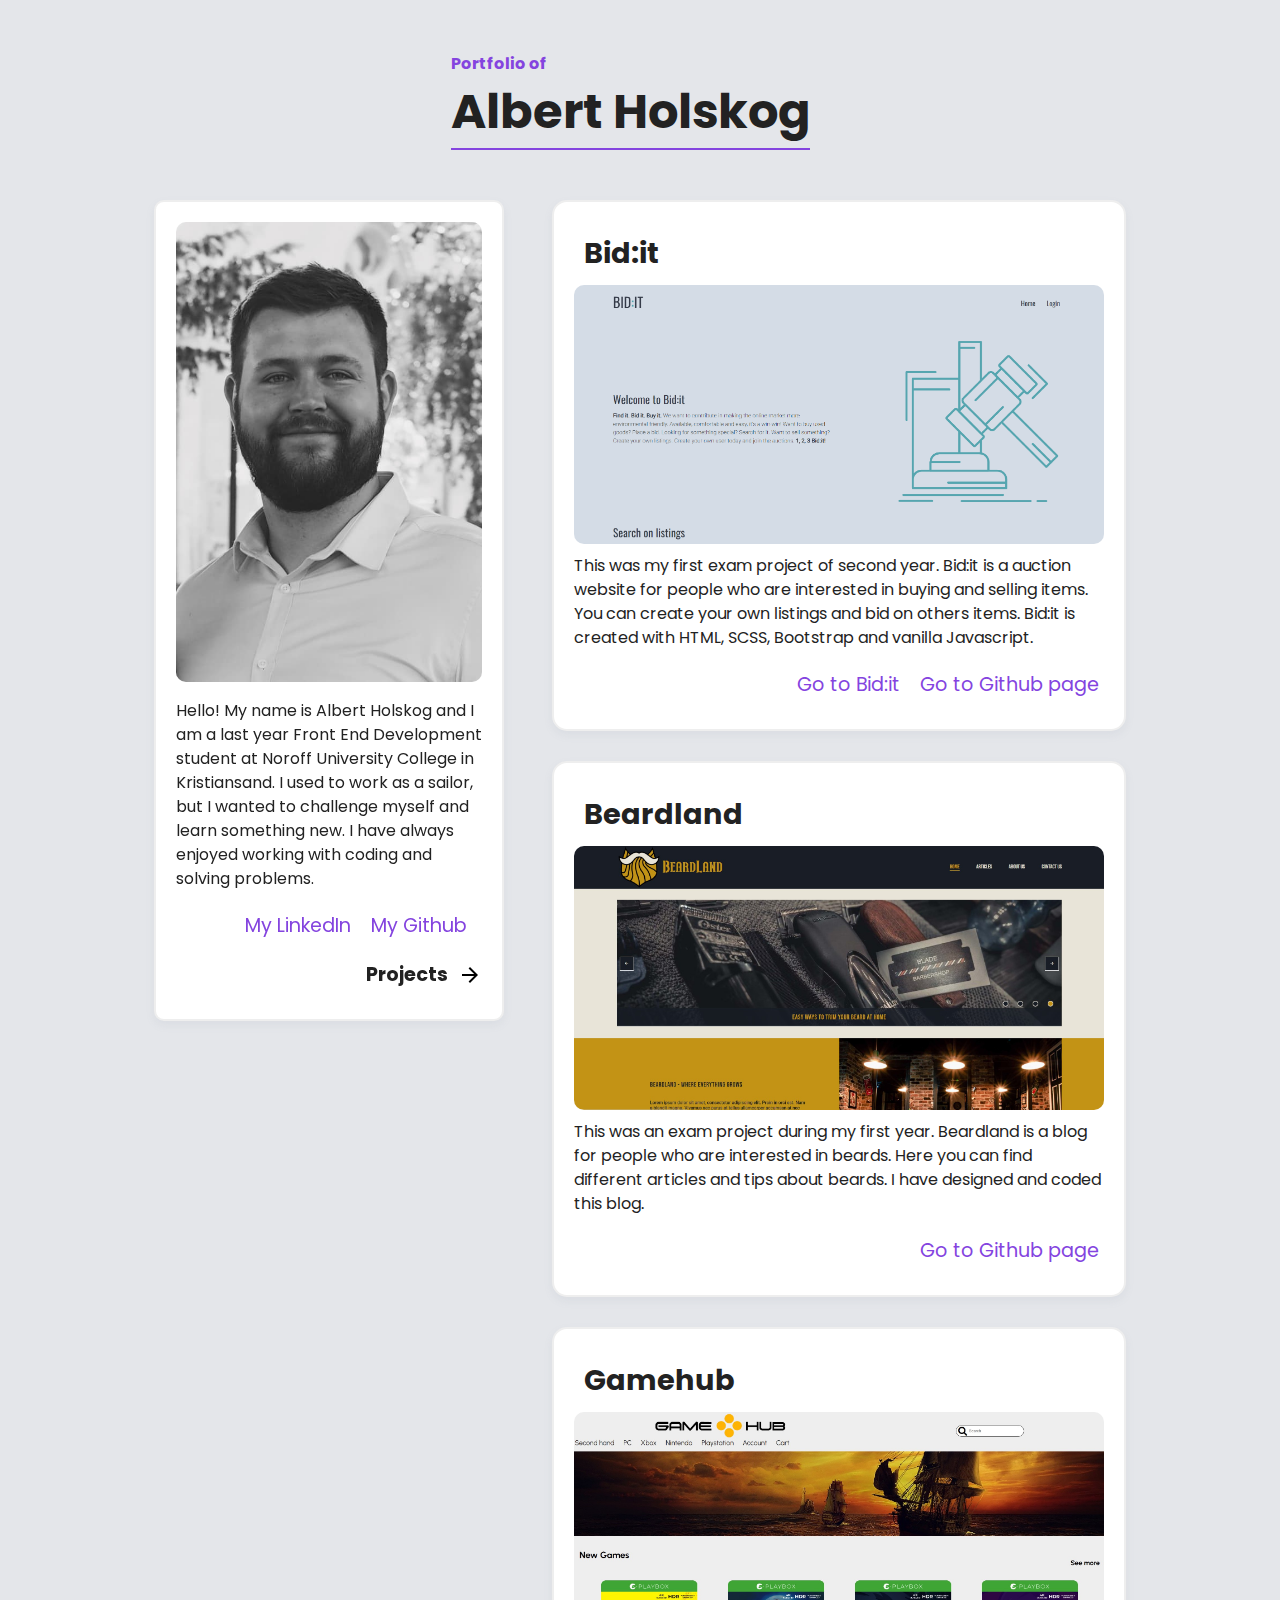
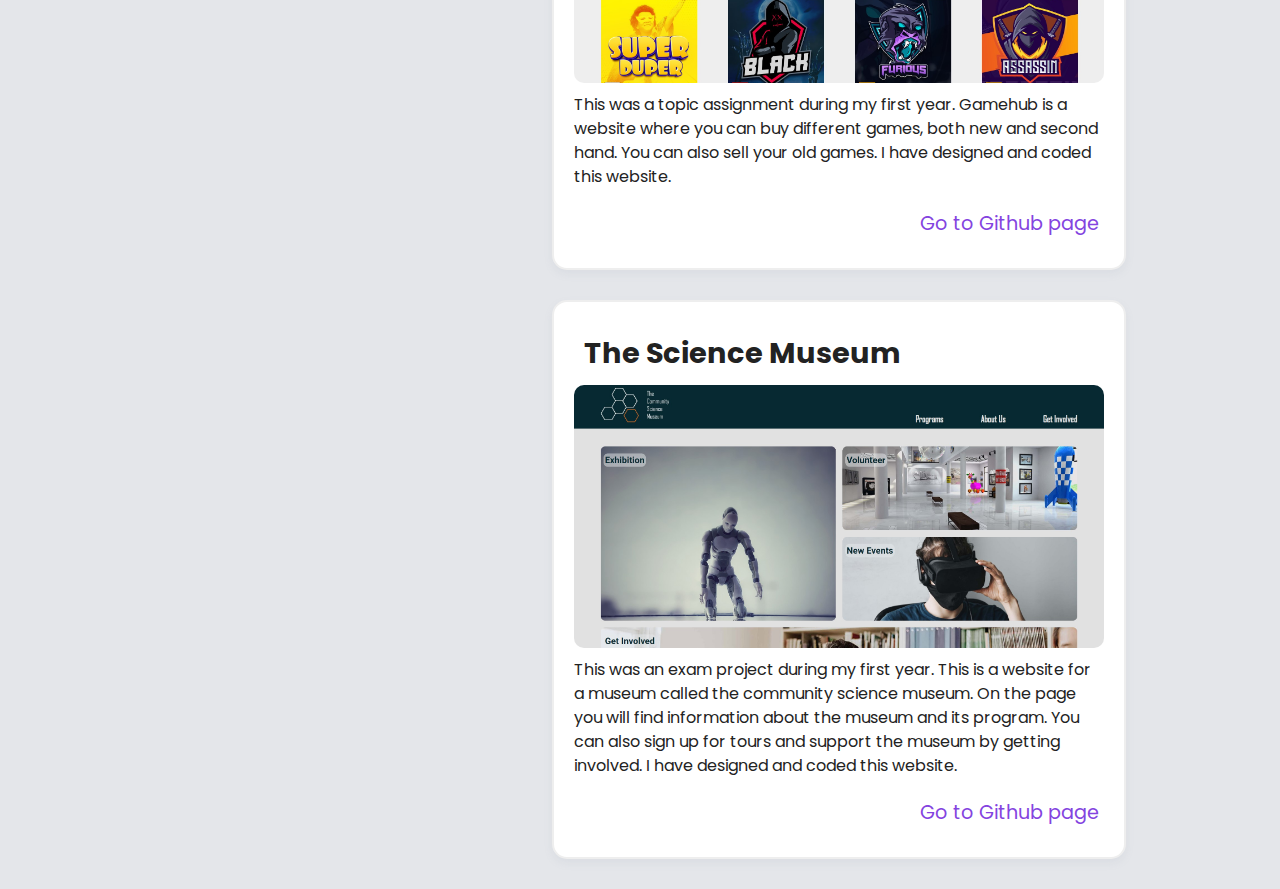
==== commit 39fdbd01: "fix h2" ====
--- a/Index.html
+++ b/Index.html
@@ -62,7 +62,7 @@
       </aside>
       <section class="wrapper">
         <div class="card">
-          <h2>Beardland</h2>
+          <h2>Bid:it</h2>
           <img
             src="./img/bidit.png"
             alt="picture of my bitit main page"
